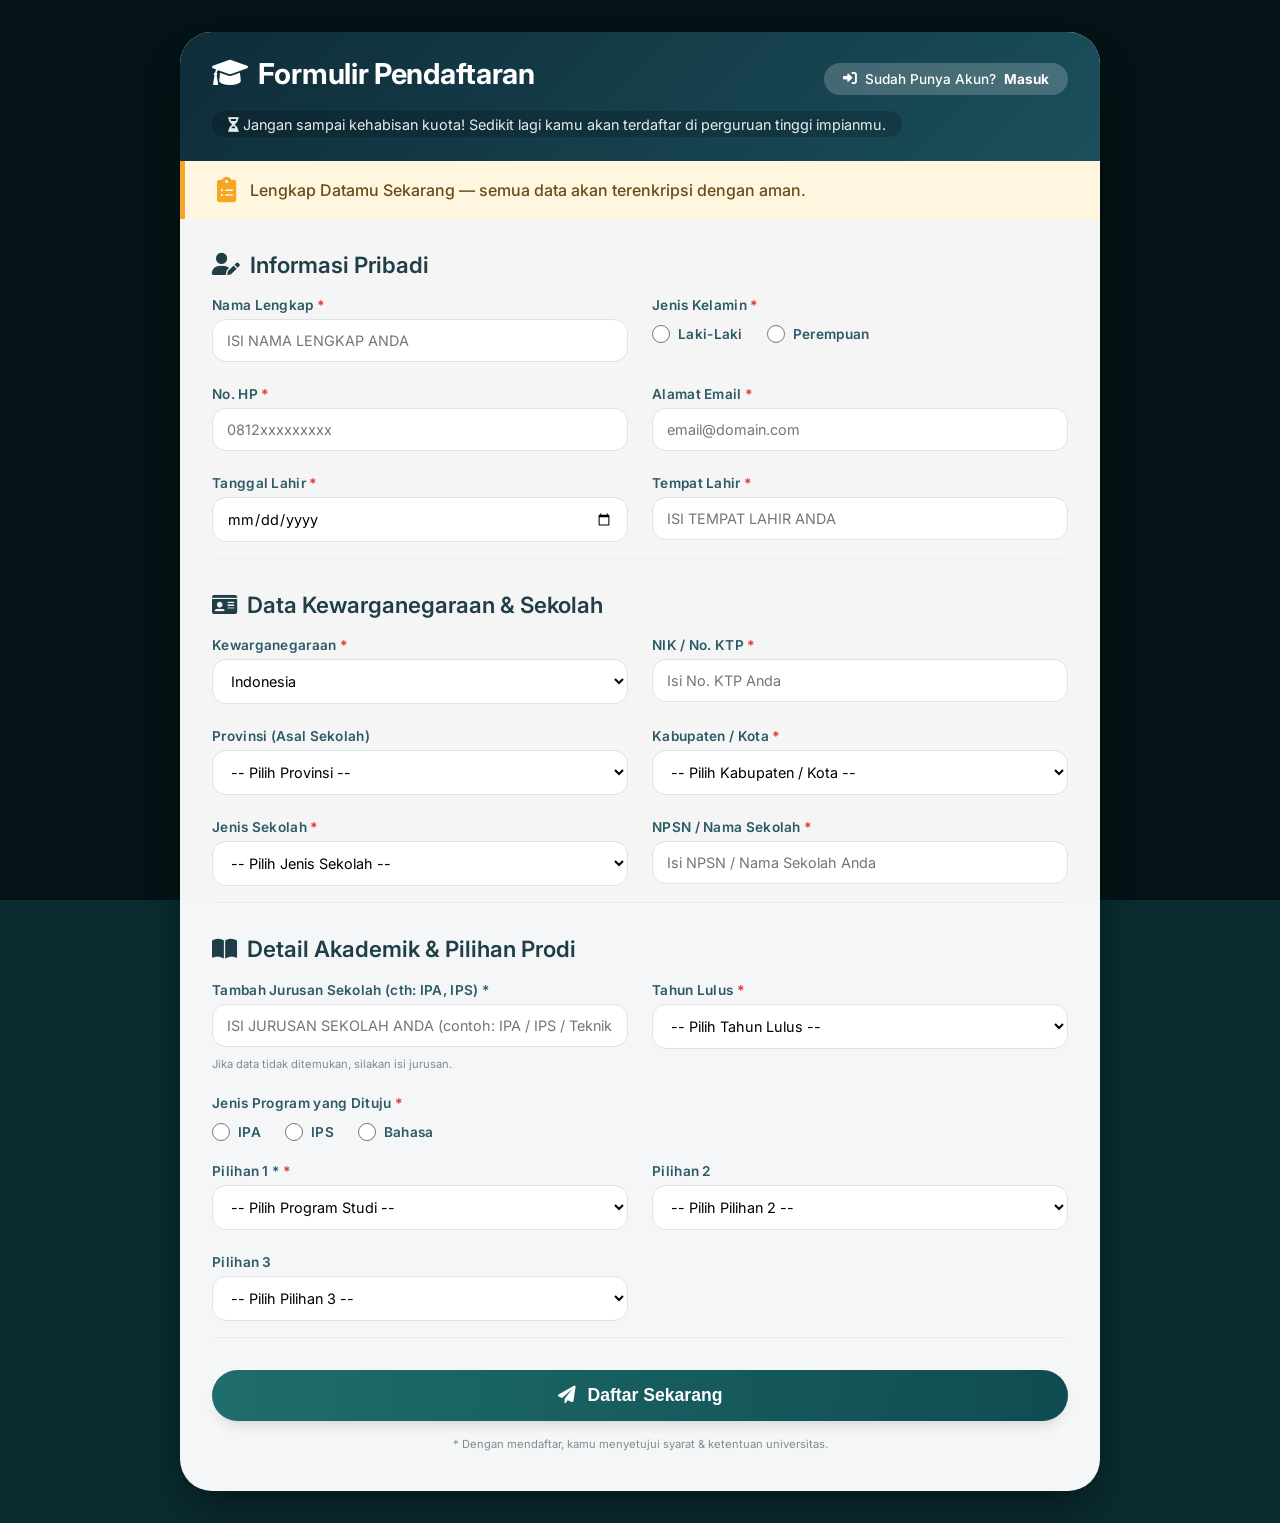
==== Index.html @ 1d1940f0 "Create Index.html" ====
<!DOCTYPE html>
<html lang="id">
<head>
    <meta charset="UTF-8">
    <meta name="viewport" content="width=device-width, initial-scale=1.0, user-scalable=yes">
    <title>Pendaftaran Mahasiswa Baru | Universitas Impian</title>
    <!-- Font Awesome 6 (free icons) -->
    <link rel="stylesheet" href="https://cdnjs.cloudflare.com/ajax/libs/font-awesome/6.0.0-beta3/css/all.min.css">
    <!-- Google Fonts: Poppins & Open Sans -->
    <link href="https://fonts.googleapis.com/css2?family=Inter:opsz,wght@14..32,300;14..32,400;14..32,500;14..32,600;14..32,700&display=swap" rel="stylesheet">
    <style>
        * {
            margin: 0;
            padding: 0;
            box-sizing: border-box;
        }

        body {
            font-family: 'Inter', sans-serif;
            background: #0a2b2f;  /* fallback solid color */
            min-height: 100vh;
            display: flex;
            align-items: center;
            justify-content: center;
            padding: 2rem 1rem;
            position: relative;
        }

        /* BACKGROUND IMAGE (bisa diganti foto apapun) */
        body::before {
            content: "";
            position: fixed;
            top: 0;
            left: 0;
            width: 100%;
            height: 100%;
            background-image: url('https://images.pexels.com/photos/267885/pexels-photo-267885.jpeg?auto=compress&cs=tinysrgb&w=1600');
            background-size: cover;
            background-position: center;
            background-repeat: no-repeat;
            filter: brightness(0.75) blur(1px);
            z-index: -2;
        }

        /* overlay gelap biar form kontras */
        body::after {
            content: "";
            position: fixed;
            top: 0;
            left: 0;
            width: 100%;
            height: 100%;
            background: rgba(0, 0, 0, 0.55);
            z-index: -1;
        }

        /* container form utama */
        .form-container {
            max-width: 920px;
            width: 100%;
            margin: 0 auto;
            background: rgba(255, 255, 255, 0.96);
            backdrop-filter: blur(0px);
            border-radius: 2rem;
            box-shadow: 0 25px 45px -12px rgba(0, 0, 0, 0.4), 0 8px 18px rgba(0, 0, 0, 0.1);
            overflow: hidden;
            transition: all 0.2s ease;
        }

        /* header card */
        .card-header {
            background: linear-gradient(135deg, #0f2c39 0%, #1b4f5c 100%);
            padding: 1.5rem 2rem;
            color: white;
        }

        .header-title {
            display: flex;
            justify-content: space-between;
            align-items: baseline;
            flex-wrap: wrap;
            gap: 1rem;
        }

        .header-title h1 {
            font-weight: 700;
            font-size: 1.8rem;
            letter-spacing: -0.3px;
            display: flex;
            align-items: center;
            gap: 10px;
        }

        .login-link {
            background: rgba(255,255,255,0.2);
            padding: 0.5rem 1.2rem;
            border-radius: 40px;
            font-size: 0.85rem;
            font-weight: 500;
            transition: 0.2s;
            cursor: pointer;
            color: white;
            text-decoration: none;
            display: inline-flex;
            align-items: center;
            gap: 8px;
        }

        .login-link:hover {
            background: rgba(255,255,255,0.35);
            transform: scale(1.02);
        }

        .subhead {
            margin-top: 1rem;
            font-size: 0.9rem;
            opacity: 0.9;
            background: rgba(0,0,0,0.2);
            display: inline-block;
            padding: 0.3rem 1rem;
            border-radius: 60px;
        }

        /* progress tip */
        .info-banner {
            background: #fff6e0;
            border-left: 5px solid #f5a623;
            padding: 1rem 2rem;
            display: flex;
            align-items: center;
            gap: 14px;
            flex-wrap: wrap;
            font-weight: 500;
            color: #6b4c1a;
        }

        .info-banner i {
            font-size: 1.6rem;
            color: #f5a623;
        }

        /* form styling */
        form {
            padding: 2rem 2rem 2.5rem;
        }

        .form-section {
            margin-bottom: 2rem;
            border-bottom: 1px solid #e9edf2;
            padding-bottom: 1rem;
        }

        .form-section h3 {
            font-size: 1.4rem;
            font-weight: 600;
            margin-bottom: 1.2rem;
            color: #1f3e48;
            display: flex;
            align-items: center;
            gap: 10px;
        }

        .form-grid {
            display: grid;
            grid-template-columns: repeat(auto-fit, minmax(280px, 1fr));
            gap: 1.5rem;
        }

        .input-group {
            display: flex;
            flex-direction: column;
            gap: 6px;
        }

        .input-group label {
            font-weight: 600;
            font-size: 0.85rem;
            color: #2c5a66;
            letter-spacing: 0.3px;
        }

        .required:after {
            content: " *";
            color: #e03a3a;
            font-weight: bold;
        }

        input, select, textarea {
            padding: 12px 14px;
            border-radius: 14px;
            border: 1.5px solid #dce3e9;
            background: #fff;
            font-family: 'Inter', sans-serif;
            font-size: 0.9rem;
            transition: all 0.2s;
            outline: none;
        }

        input:focus, select:focus {
            border-color: #1f8a7c;
            box-shadow: 0 0 0 3px rgba(31,138,124,0.2);
        }

        .radio-group {
            display: flex;
            gap: 24px;
            align-items: center;
            padding: 6px 0;
        }

        .radio-group div {
            display: flex;
            align-items: center;
            gap: 8px;
        }

        .radio-group input {
            width: 18px;
            height: 18px;
            margin: 0;
        }

        small.hint {
            font-size: 0.7rem;
            color: #7c8b97;
            margin-top: 4px;
        }

        .btn-submit {
            background: linear-gradient(95deg, #1f6e6b, #0f4c52);
            border: none;
            width: 100%;
            padding: 15px;
            font-size: 1.1rem;
            font-weight: 700;
            color: white;
            border-radius: 40px;
            cursor: pointer;
            transition: 0.2s;
            margin-top: 1rem;
            display: flex;
            justify-content: center;
            align-items: center;
            gap: 12px;
            box-shadow: 0 8px 16px -8px rgba(0,0,0,0.2);
        }

        .btn-submit:hover {
            background: linear-gradient(95deg, #18807b, #0a3f44);
            transform: translateY(-2px);
        }

        /* responsif */
        @media (max-width: 680px) {
            form {
                padding: 1.5rem;
            }
            .card-header {
                padding: 1rem 1.5rem;
            }
            .header-title h1 {
                font-size: 1.4rem;
            }
        }

        /* notifikasi simpel */
        .toast-msg {
            position: fixed;
            bottom: 25px;
            left: 50%;
            transform: translateX(-50%);
            background: #1e2a32e6;
            backdrop-filter: blur(8px);
            color: white;
            padding: 12px 28px;
            border-radius: 60px;
            font-weight: 500;
            z-index: 999;
            box-shadow: 0 4px 12px rgba(0,0,0,0.3);
            transition: 0.2s;
            font-size: 0.9rem;
            pointer-events: none;
        }
    </style>
</head>
<body>

<div class="form-container">
    <div class="card-header">
        <div class="header-title">
            <h1><i class="fas fa-graduation-cap"></i> Formulir Pendaftaran</h1>
            <div class="login-link" id="loginBtn">
                <i class="fas fa-sign-in-alt"></i> Sudah Punya Akun? <strong>Masuk</strong>
            </div>
        </div>
        <div class="subhead">
            <i class="fas fa-hourglass-half"></i> Jangan sampai kehabisan kuota! Sedikit lagi kamu akan terdaftar di perguruan tinggi impianmu.
        </div>
    </div>

    <div class="info-banner">
        <i class="fas fa-clipboard-list"></i> 
        <span>Lengkap Datamu Sekarang — semua data akan terenkripsi dengan aman.</span>
    </div>

    <form id="registrationForm">
        <!-- INFORMASI PRIBADI -->
        <div class="form-section">
            <h3><i class="fas fa-user-edit"></i> Informasi Pribadi</h3>
            <div class="form-grid">
                <div class="input-group">
                    <label class="required">Nama Lengkap</label>
                    <input type="text" id="namaLengkap" placeholder="ISI NAMA LENGKAP ANDA" autocomplete="off">
                </div>
                <div class="input-group">
                    <label class="required">Jenis Kelamin</label>
                    <div class="radio-group">
                        <div><input type="radio" name="gender" value="Laki-Laki" id="male"> <label for="male">Laki-Laki</label></div>
                        <div><input type="radio" name="gender" value="Perempuan" id="female"> <label for="female">Perempuan</label></div>
                    </div>
                </div>
                <div class="input-group">
                    <label class="required">No. HP</label>
                    <input type="tel" id="noHp" placeholder="0812xxxxxxxxx">
                </div>
                <div class="input-group">
                    <label class="required">Alamat Email</label>
                    <input type="email" id="email" placeholder="email@domain.com">
                </div>
                <div class="input-group">
                    <label class="required">Tanggal Lahir</label>
                    <input type="date" id="tglLahir" placeholder="dd-mm-yyyy">
                </div>
                <div class="input-group">
                    <label class="required">Tempat Lahir</label>
                    <input type="text" id="tempatLahir" placeholder="ISI TEMPAT LAHIR ANDA">
                </div>
            </div>
        </div>

        <!-- DATA KEWARGANEGARAAN & ASAL SEKOLAH (sesuai foto) -->
        <div class="form-section">
            <h3><i class="fas fa-id-card"></i> Data Kewarganegaraan & Sekolah</h3>
            <div class="form-grid">
                <div class="input-group">
                    <label class="required">Kewarganegaraan</label>
                    <select id="kewarganegaraan">
                        <option value="Indonesia">Indonesia</option>
                        <option value="Malaysia">Malaysia</option>
                        <option value="Singapura">Singapura</option>
                        <option value="Lainnya">Lainnya</option>
                    </select>
                </div>
                <div class="input-group">
                    <label class="required">NIK / No. KTP</label>
                    <input type="text" id="nik" placeholder="Isi No. KTP Anda">
                </div>
                <div class="input-group">
                    <label>Provinsi (Asal Sekolah)</label>
                    <select id="provinsi">
                        <option value="" disabled selected>-- Pilih Provinsi --</option>
                        <option>DKI Jakarta</option><option>Jawa Barat</option><option>Jawa Tengah</option><option>Jawa Timur</option>
                        <option>Banten</option><option>Sumatera Utara</option><option>Bali</option><option>Lainnya</option>
                    </select>
                </div>
                <div class="input-group">
                    <label class="required">Kabupaten / Kota</label>
                    <select id="kabupatenKota">
                        <option value="" disabled selected>-- Pilih Kabupaten / Kota --</option>
                        <option>Jakarta Pusat</option><option>Bandung</option><option>Surabaya</option><option>Semarang</option>
                        <option>Tangerang Selatan</option><option>Medan</option><option>Denpasar</option>
                    </select>
                </div>
                <div class="input-group">
                    <label class="required">Jenis Sekolah</label>
                    <select id="jenisSekolah">
                        <option value="" disabled selected>-- Pilih Jenis Sekolah --</option>
                        <option>SMA Negeri</option><option>SMA Swasta</option><option>SMK Negeri</option><option>SMK Swasta</option>
                        <option>MA Negeri</option><option>MA Swasta</option>
                    </select>
                </div>
                <div class="input-group">
                    <label class="required">NPSN / Nama Sekolah</label>
                    <input type="text" id="npsnSekolah" placeholder="Isi NPSN / Nama Sekolah Anda">
                </div>
            </div>
        </div>

        <!-- JURUSAN & TAHUN LULUS, PILIHAN PRODI (Foto ketiga) -->
        <div class="form-section">
            <h3><i class="fas fa-book-open"></i> Detail Akademik & Pilihan Prodi</h3>
            <div class="form-grid">
                <div class="input-group">
                    <label>Tambah Jurusan Sekolah (cth: IPA, IPS) *</label>
                    <input type="text" id="jurusanSekolah" placeholder="ISI JURUSAN SEKOLAH ANDA (contoh: IPA / IPS / Teknik)">
                    <small class="hint">Jika data tidak ditemukan, silakan isi jurusan.</small>
                </div>
                <div class="input-group">
                    <label class="required">Tahun Lulus</label>
                    <select id="tahunLulus">
                        <option value="" disabled selected>-- Pilih Tahun Lulus --</option>
                        <option>2022</option><option>2023</option><option>2024</option><option>2025</option><option>2026</option>
                    </select>
                </div>
            </div>
            
            <div style="margin-top: 1.5rem;">
                <div class="input-group" style="margin-bottom: 1rem;">
                    <label class="required">Jenis Program yang Dituju</label>
                    <div class="radio-group">
                        <div><input type="radio" name="jenisProgram" value="IPA" id="ipaProg"> <label for="ipaProg">IPA</label></div>
                        <div><input type="radio" name="jenisProgram" value="IPS" id="ipsProg"> <label for="ipsProg">IPS</label></div>
                        <div><input type="radio" name="jenisProgram" value="Bahasa" id="bahasaProg"> <label for="bahasaProg">Bahasa</label></div>
                    </div>
                </div>
                <div class="form-grid">
                    <div class="input-group">
                        <label class="required">Pilihan 1 *</label>
                        <select id="pilihan1">
                            <option value="" disabled selected>-- Pilih Program Studi --</option>
                            <option>D3 - Agroindustri</option>
                            <option>S1 - Teknik Informatika</option>
                            <option>S1 - Manajemen</option>
                            <option>D4 - Akuntansi</option>
                            <option>S1 - Hukum</option>
                        </select>
                    </div>
                    <div class="input-group">
                        <label>Pilihan 2</label>
                        <select id="pilihan2">
                            <option>-- Pilih Pilihan 2 --</option>
                            <option>S1 - Ilmu Komunikasi</option>
                            <option>D3 - Perhotelan</option>
                            <option>S1 - Psikologi</option>
                            <option>S1 - Desain Grafis</option>
                        </select>
                    </div>
                    <div class="input-group">
                        <label>Pilihan 3</label>
                        <select id="pilihan3">
                            <option>-- Pilih Pilihan 3 --</option>
                            <option>S1 - Pendidikan Guru</option>
                            <option>D3 - Teknik Mesin</option>
                            <option>S1 - Hubungan Internasional</option>
                        </select>
                    </div>
                </div>
            </div>
        </div>

        <button type="submit" class="btn-submit"><i class="fas fa-paper-plane"></i> Daftar Sekarang</button>
        <p style="font-size: 0.7rem; text-align: center; margin-top: 1rem; color: #7f8c8d;">* Dengan mendaftar, kamu menyetujui syarat & ketentuan universitas.</p>
    </form>
</div>

<div id="toastMsg" class="toast-msg" style="display: none;"></div>

<script>
    (function() {
        // elemen form
        const form = document.getElementById('registrationForm');
        const toast = document.getElementById('toastMsg');

        function showMessage(text, isError = false) {
            toast.style.display = 'block';
            toast.textContent = text;
            toast.style.backgroundColor = isError ? '#b91c2ce6' : '#1f6e6be6';
            setTimeout(() => {
                toast.style.display = 'none';
            }, 3000);
        }

        // validasi form lengkap sesuai foto (field required)
        function validateForm() {
            // Informasi pribadi
            const nama = document.getElementById('namaLengkap').value.trim();
            if (!nama) { showMessage('❌ Nama lengkap wajib diisi', true); return false; }
            
            const genderRadios = document.querySelectorAll('input[name="gender"]');
            let genderSelected = false;
            for(let r of genderRadios) if(r.checked) { genderSelected = true; break; }
            if (!genderSelected) { showMessage('❌ Pilih jenis kelamin (Laki-laki / Perempuan)', true); return false; }
            
            const noHp = document.getElementById('noHp').value.trim();
            if (!noHp) { showMessage('❌ No. HP tidak boleh kosong', true); return false; }
            const email = document.getElementById('email').value.trim();
            if (!email || !email.includes('@')) { showMessage('❌ Masukkan email yang valid', true); return false; }
            
            const tglLahir = document.getElementById('tglLahir').value;
            if (!tglLahir) { showMessage('❌ Tanggal lahir harus diisi', true); return false; }
            const tempatLahir = document.getElementById('tempatLahir').value.trim();
            if (!tempatLahir) { showMessage('❌ Tempat lahir wajib diisi', true); return false; }
            
            // kewarganegaraan (select)
            const kwn = document.getElementById('kewarganegaraan').value;
            if (!kwn) { showMessage('❌ Pilih kewarganegaraan', true); return false; }
            
            const nik = document.getElementById('nik').value.trim();
            if (!nik) { showMessage('❌ NIK / No. KTP harus diisi', true); return false; }
            
            // asal sekolah: kabupaten kota required, jenis sekolah required, npsn required
            const kabKota = document.getElementById('kabupatenKota').value;
            if (!kabKota || kabKota === '-- Pilih Kabupaten / Kota --') { showMessage('❌ Pilih Kabupaten / Kota terlebih dahulu', true); return false; }
            const jenisSk = document.getElementById('jenisSekolah').value;
            if (!jenisSk || jenisSk === '-- Pilih Jenis Sekolah --') { showMessage('❌ Pilih Jenis Sekolah', true); return false; }
            const npsn = document.getElementById('npsnSekolah').value.trim();
            if (!npsn) { showMessage('❌ Isi NPSN / Nama Sekolah Anda', true); return false; }
            
            // Tahun lulus (required)
            const thnLulus = document.getElementById('tahunLulus').value;
            if (!thnLulus || thnLulus === '-- Pilih Tahun Lulus --') { showMessage('❌ Pilih tahun lulus', true); return false; }
            
            // Jenis program yang dituju (radio)
            let programSelected = false;
            const progRadios = document.querySelectorAll('input[name="jenisProgram"]');
            for(let p of progRadios) if(p.checked) { programSelected = true; break; }
            if (!programSelected) { showMessage('❌ Pilih Jenis Program yang dituju (IPA/IPS/Bahasa)', true); return false; }
            
            // Pilihan 1 (required)
            const pilihan1 = document.getElementById('pilihan1').value;
            if (!pilihan1 || pilihan1 === '-- Pilih Program Studi --') { showMessage('❌ Pilihan Program Studi 1 wajib dipilih', true); return false; }
            
            return true;
        }

        // event submit
        form.addEventListener('submit', (e) => {
            e.preventDefault();
            if(validateForm()) {
                // kumpulkan data untuk preview (simulasi sukses)
                const nama = document.getElementById('namaLengkap').value;
                const gender = document.querySelector('input[name="gender"]:checked')?.value;
                const email = document.getElementById('email').value;
                const prodi1 = document.getElementById('pilihan1').value;
                showMessage(`🎉 Pendaftaran berhasil! Selamat ${nama} (${gender}) telah terdaftar di ${prodi1}. Silakan cek email ${email} untuk langkah selanjutnya.`, false);
                // optional: reset? tidak direset agar user bisa lihat data, tapi bisa juga dibiarkan
                // sesuai kebutuhan, kita hanya tampilkan sukses.
                // jika ingin mengosongkan, uncomment baris berikut:
                // form.reset(); 
                // tapi akan kehilangan data, lebih baik tidak reset biar transparan.
                // kita scroll ke atas
                window.scrollTo({ top: 0, behavior: 'smooth' });
            }
        });

        // Tombol masuk hanya memberikan notifikasi simulasi (sesuai flow foto)
        const loginBtn = document.getElementById('loginBtn');
        loginBtn.addEventListener('click', () => {
            showMessage('🔐 Halaman masuk: Silakan login dengan akun yang sudah terdaftar (simulasi)', false);
        });

        // efek dinamis: provinsi -> kabkot tidak perlu relasi rumit, cukup placeholder.
        // Tambahan: jika user memilih provinsi, bisa warning tapi tidak wajib untuk validasi? validasi kita hanya Kab/Kota saja.
        // sesuai foto provinsi tidak bintang merah, tapi kabupaten/kota bintang merah.
        // optional tambahan label required untuk kabupaten sudah ada.
        
        // Optional: mempercantik placeholder untuk tanggal lahir
        const tglInput = document.getElementById('tglLahir');
        if(tglInput) {
            tglInput.setAttribute('placeholder', 'dd-mm-yyyy');
        }
        
        // untuk menampilkan contoh background bisa diubah via url, siap pakai.
        // Agar background foto bisa diganti, kita sudah menyematkan di body::before, user bisa mengganti url gambar.
        console.log('Form siap digunakan, background foto bisa diganti via CSS.');
    })();
</script>
</body>
</html>
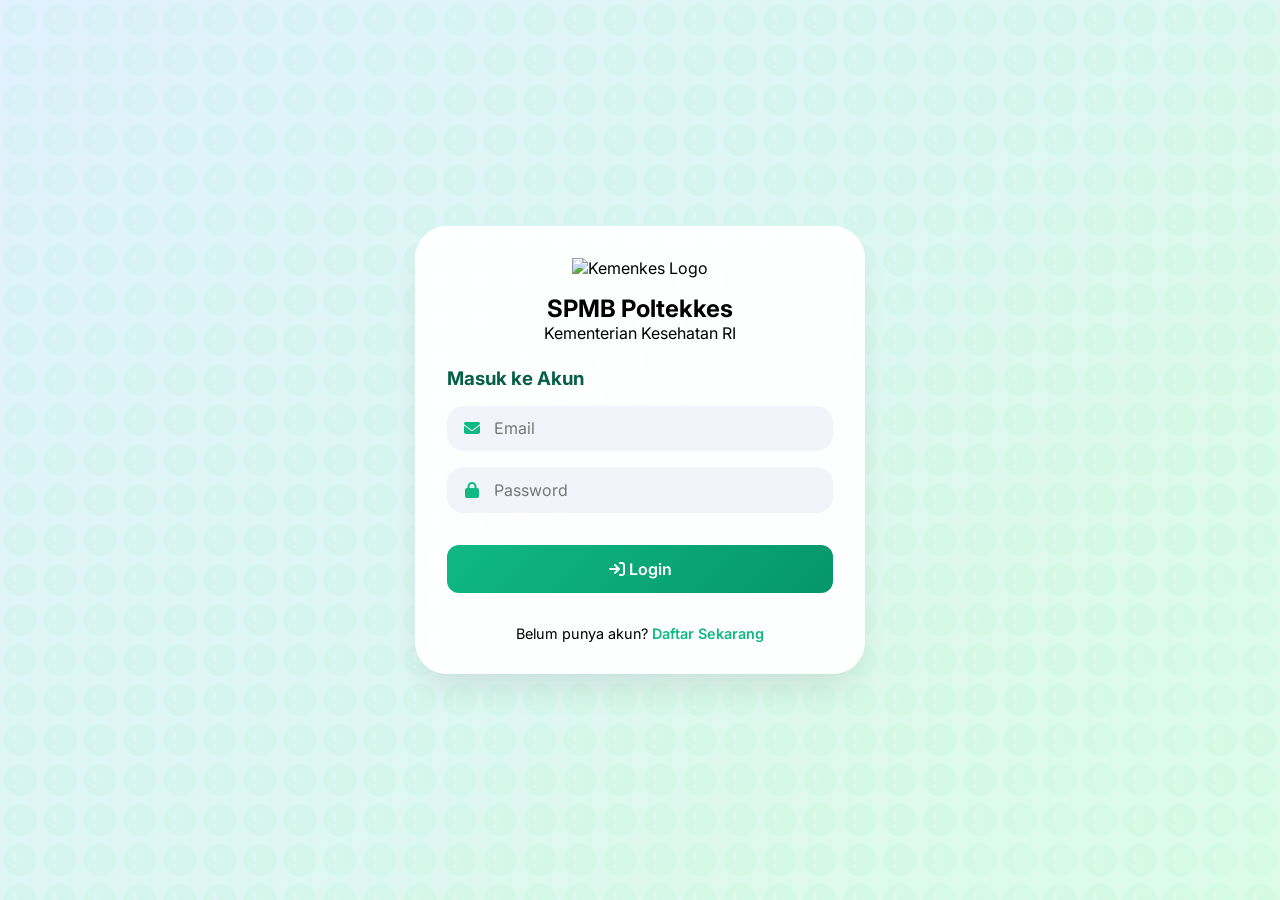
==== commit a1ac8ed0: "Update Index.html" ====
--- a/Index.html
+++ b/Index.html
@@ -3,567 +3,36 @@
 <head>
     <meta charset="UTF-8">
     <meta name="viewport" content="width=device-width, initial-scale=1.0, user-scalable=yes">
-    <title>Pendaftaran Mahasiswa Baru | Universitas Impian</title>
-    <!-- Font Awesome 6 (free icons) -->
-    <link rel="stylesheet" href="https://cdnjs.cloudflare.com/ajax/libs/font-awesome/6.0.0-beta3/css/all.min.css">
-    <!-- Google Fonts: Poppins & Open Sans -->
+    <title>SPMB Poltekkes - Login</title>
+    <link rel="stylesheet" href="style.css">
     <link href="https://fonts.googleapis.com/css2?family=Inter:opsz,wght@14..32,300;14..32,400;14..32,500;14..32,600;14..32,700&display=swap" rel="stylesheet">
-    <style>
-        * {
-            margin: 0;
-            padding: 0;
-            box-sizing: border-box;
-        }
-
-        body {
-            font-family: 'Inter', sans-serif;
-            background: #0a2b2f;  /* fallback solid color */
-            min-height: 100vh;
-            display: flex;
-            align-items: center;
-            justify-content: center;
-            padding: 2rem 1rem;
-            position: relative;
-        }
-
-        /* BACKGROUND IMAGE (bisa diganti foto apapun) */
-        body::before {
-            content: "";
-            position: fixed;
-            top: 0;
-            left: 0;
-            width: 100%;
-            height: 100%;
-            background-image: url('https://images.pexels.com/photos/267885/pexels-photo-267885.jpeg?auto=compress&cs=tinysrgb&w=1600');
-            background-size: cover;
-            background-position: center;
-            background-repeat: no-repeat;
-            filter: brightness(0.75) blur(1px);
-            z-index: -2;
-        }
-
-        /* overlay gelap biar form kontras */
-        body::after {
-            content: "";
-            position: fixed;
-            top: 0;
-            left: 0;
-            width: 100%;
-            height: 100%;
-            background: rgba(0, 0, 0, 0.55);
-            z-index: -1;
-        }
-
-        /* container form utama */
-        .form-container {
-            max-width: 920px;
-            width: 100%;
-            margin: 0 auto;
-            background: rgba(255, 255, 255, 0.96);
-            backdrop-filter: blur(0px);
-            border-radius: 2rem;
-            box-shadow: 0 25px 45px -12px rgba(0, 0, 0, 0.4), 0 8px 18px rgba(0, 0, 0, 0.1);
-            overflow: hidden;
-            transition: all 0.2s ease;
-        }
-
-        /* header card */
-        .card-header {
-            background: linear-gradient(135deg, #0f2c39 0%, #1b4f5c 100%);
-            padding: 1.5rem 2rem;
-            color: white;
-        }
-
-        .header-title {
-            display: flex;
-            justify-content: space-between;
-            align-items: baseline;
-            flex-wrap: wrap;
-            gap: 1rem;
-        }
-
-        .header-title h1 {
-            font-weight: 700;
-            font-size: 1.8rem;
-            letter-spacing: -0.3px;
-            display: flex;
-            align-items: center;
-            gap: 10px;
-        }
-
-        .login-link {
-            background: rgba(255,255,255,0.2);
-            padding: 0.5rem 1.2rem;
-            border-radius: 40px;
-            font-size: 0.85rem;
-            font-weight: 500;
-            transition: 0.2s;
-            cursor: pointer;
-            color: white;
-            text-decoration: none;
-            display: inline-flex;
-            align-items: center;
-            gap: 8px;
-        }
-
-        .login-link:hover {
-            background: rgba(255,255,255,0.35);
-            transform: scale(1.02);
-        }
-
-        .subhead {
-            margin-top: 1rem;
-            font-size: 0.9rem;
-            opacity: 0.9;
-            background: rgba(0,0,0,0.2);
-            display: inline-block;
-            padding: 0.3rem 1rem;
-            border-radius: 60px;
-        }
-
-        /* progress tip */
-        .info-banner {
-            background: #fff6e0;
-            border-left: 5px solid #f5a623;
-            padding: 1rem 2rem;
-            display: flex;
-            align-items: center;
-            gap: 14px;
-            flex-wrap: wrap;
-            font-weight: 500;
-            color: #6b4c1a;
-        }
-
-        .info-banner i {
-            font-size: 1.6rem;
-            color: #f5a623;
-        }
-
-        /* form styling */
-        form {
-            padding: 2rem 2rem 2.5rem;
-        }
-
-        .form-section {
-            margin-bottom: 2rem;
-            border-bottom: 1px solid #e9edf2;
-            padding-bottom: 1rem;
-        }
-
-        .form-section h3 {
-            font-size: 1.4rem;
-            font-weight: 600;
-            margin-bottom: 1.2rem;
-            color: #1f3e48;
-            display: flex;
-            align-items: center;
-            gap: 10px;
-        }
-
-        .form-grid {
-            display: grid;
-            grid-template-columns: repeat(auto-fit, minmax(280px, 1fr));
-            gap: 1.5rem;
-        }
-
-        .input-group {
-            display: flex;
-            flex-direction: column;
-            gap: 6px;
-        }
-
-        .input-group label {
-            font-weight: 600;
-            font-size: 0.85rem;
-            color: #2c5a66;
-            letter-spacing: 0.3px;
-        }
-
-        .required:after {
-            content: " *";
-            color: #e03a3a;
-            font-weight: bold;
-        }
-
-        input, select, textarea {
-            padding: 12px 14px;
-            border-radius: 14px;
-            border: 1.5px solid #dce3e9;
-            background: #fff;
-            font-family: 'Inter', sans-serif;
-            font-size: 0.9rem;
-            transition: all 0.2s;
-            outline: none;
-        }
-
-        input:focus, select:focus {
-            border-color: #1f8a7c;
-            box-shadow: 0 0 0 3px rgba(31,138,124,0.2);
-        }
-
-        .radio-group {
-            display: flex;
-            gap: 24px;
-            align-items: center;
-            padding: 6px 0;
-        }
-
-        .radio-group div {
-            display: flex;
-            align-items: center;
-            gap: 8px;
-        }
-
-        .radio-group input {
-            width: 18px;
-            height: 18px;
-            margin: 0;
-        }
-
-        small.hint {
-            font-size: 0.7rem;
-            color: #7c8b97;
-            margin-top: 4px;
-        }
-
-        .btn-submit {
-            background: linear-gradient(95deg, #1f6e6b, #0f4c52);
-            border: none;
-            width: 100%;
-            padding: 15px;
-            font-size: 1.1rem;
-            font-weight: 700;
-            color: white;
-            border-radius: 40px;
-            cursor: pointer;
-            transition: 0.2s;
-            margin-top: 1rem;
-            display: flex;
-            justify-content: center;
-            align-items: center;
-            gap: 12px;
-            box-shadow: 0 8px 16px -8px rgba(0,0,0,0.2);
-        }
-
-        .btn-submit:hover {
-            background: linear-gradient(95deg, #18807b, #0a3f44);
-            transform: translateY(-2px);
-        }
-
-        /* responsif */
-        @media (max-width: 680px) {
-            form {
-                padding: 1.5rem;
-            }
-            .card-header {
-                padding: 1rem 1.5rem;
-            }
-            .header-title h1 {
-                font-size: 1.4rem;
-            }
-        }
-
-        /* notifikasi simpel */
-        .toast-msg {
-            position: fixed;
-            bottom: 25px;
-            left: 50%;
-            transform: translateX(-50%);
-            background: #1e2a32e6;
-            backdrop-filter: blur(8px);
-            color: white;
-            padding: 12px 28px;
-            border-radius: 60px;
-            font-weight: 500;
-            z-index: 999;
-            box-shadow: 0 4px 12px rgba(0,0,0,0.3);
-            transition: 0.2s;
-            font-size: 0.9rem;
-            pointer-events: none;
-        }
-    </style>
+    <link rel="stylesheet" href="https://cdnjs.cloudflare.com/ajax/libs/font-awesome/6.5.1/css/all.min.css">
 </head>
-<body>
-
-<div class="form-container">
-    <div class="card-header">
-        <div class="header-title">
-            <h1><i class="fas fa-graduation-cap"></i> Formulir Pendaftaran</h1>
-            <div class="login-link" id="loginBtn">
-                <i class="fas fa-sign-in-alt"></i> Sudah Punya Akun? <strong>Masuk</strong>
+<body class="login-page">
+    <div class="bg-health-pattern"></div>
+    <div class="container fade-in">
+        <div class="card glass-card">
+            <div class="logo-area">
+                <img src="https://upload.wikimedia.org/wikipedia/commons/thumb/5/5c/Logo_Kementerian_Kesehatan_RI_2020.svg/120px-Logo_Kementerian_Kesehatan_RI_2020.svg.png" alt="Kemenkes Logo" class="kemenkes-logo">
+                <h2>SPMB Poltekkes</h2>
+                <p>Kementerian Kesehatan RI</p>
             </div>
-        </div>
-        <div class="subhead">
-            <i class="fas fa-hourglass-half"></i> Jangan sampai kehabisan kuota! Sedikit lagi kamu akan terdaftar di perguruan tinggi impianmu.
+            <h3>Masuk ke Akun</h3>
+            <form id="loginForm">
+                <div class="input-group">
+                    <i class="fas fa-envelope"></i>
+                    <input type="email" id="loginEmail" placeholder="Email" required>
+                </div>
+                <div class="input-group">
+                    <i class="fas fa-lock"></i>
+                    <input type="password" id="loginPassword" placeholder="Password" required>
+                </div>
+                <button type="submit" class="btn-primary"><i class="fas fa-arrow-right-to-bracket"></i> Login</button>
+            </form>
+            <p class="toggle-link">Belum punya akun? <a href="#" id="goToRegister">Daftar Sekarang</a></p>
         </div>
     </div>
-
-    <div class="info-banner">
-        <i class="fas fa-clipboard-list"></i> 
-        <span>Lengkap Datamu Sekarang — semua data akan terenkripsi dengan aman.</span>
-    </div>
-
-    <form id="registrationForm">
-        <!-- INFORMASI PRIBADI -->
-        <div class="form-section">
-            <h3><i class="fas fa-user-edit"></i> Informasi Pribadi</h3>
-            <div class="form-grid">
-                <div class="input-group">
-                    <label class="required">Nama Lengkap</label>
-                    <input type="text" id="namaLengkap" placeholder="ISI NAMA LENGKAP ANDA" autocomplete="off">
-                </div>
-                <div class="input-group">
-                    <label class="required">Jenis Kelamin</label>
-                    <div class="radio-group">
-                        <div><input type="radio" name="gender" value="Laki-Laki" id="male"> <label for="male">Laki-Laki</label></div>
-                        <div><input type="radio" name="gender" value="Perempuan" id="female"> <label for="female">Perempuan</label></div>
-                    </div>
-                </div>
-                <div class="input-group">
-                    <label class="required">No. HP</label>
-                    <input type="tel" id="noHp" placeholder="0812xxxxxxxxx">
-                </div>
-                <div class="input-group">
-                    <label class="required">Alamat Email</label>
-                    <input type="email" id="email" placeholder="email@domain.com">
-                </div>
-                <div class="input-group">
-                    <label class="required">Tanggal Lahir</label>
-                    <input type="date" id="tglLahir" placeholder="dd-mm-yyyy">
-                </div>
-                <div class="input-group">
-                    <label class="required">Tempat Lahir</label>
-                    <input type="text" id="tempatLahir" placeholder="ISI TEMPAT LAHIR ANDA">
-                </div>
-            </div>
-        </div>
-
-        <!-- DATA KEWARGANEGARAAN & ASAL SEKOLAH (sesuai foto) -->
-        <div class="form-section">
-            <h3><i class="fas fa-id-card"></i> Data Kewarganegaraan & Sekolah</h3>
-            <div class="form-grid">
-                <div class="input-group">
-                    <label class="required">Kewarganegaraan</label>
-                    <select id="kewarganegaraan">
-                        <option value="Indonesia">Indonesia</option>
-                        <option value="Malaysia">Malaysia</option>
-                        <option value="Singapura">Singapura</option>
-                        <option value="Lainnya">Lainnya</option>
-                    </select>
-                </div>
-                <div class="input-group">
-                    <label class="required">NIK / No. KTP</label>
-                    <input type="text" id="nik" placeholder="Isi No. KTP Anda">
-                </div>
-                <div class="input-group">
-                    <label>Provinsi (Asal Sekolah)</label>
-                    <select id="provinsi">
-                        <option value="" disabled selected>-- Pilih Provinsi --</option>
-                        <option>DKI Jakarta</option><option>Jawa Barat</option><option>Jawa Tengah</option><option>Jawa Timur</option>
-                        <option>Banten</option><option>Sumatera Utara</option><option>Bali</option><option>Lainnya</option>
-                    </select>
-                </div>
-                <div class="input-group">
-                    <label class="required">Kabupaten / Kota</label>
-                    <select id="kabupatenKota">
-                        <option value="" disabled selected>-- Pilih Kabupaten / Kota --</option>
-                        <option>Jakarta Pusat</option><option>Bandung</option><option>Surabaya</option><option>Semarang</option>
-                        <option>Tangerang Selatan</option><option>Medan</option><option>Denpasar</option>
-                    </select>
-                </div>
-                <div class="input-group">
-                    <label class="required">Jenis Sekolah</label>
-                    <select id="jenisSekolah">
-                        <option value="" disabled selected>-- Pilih Jenis Sekolah --</option>
-                        <option>SMA Negeri</option><option>SMA Swasta</option><option>SMK Negeri</option><option>SMK Swasta</option>
-                        <option>MA Negeri</option><option>MA Swasta</option>
-                    </select>
-                </div>
-                <div class="input-group">
-                    <label class="required">NPSN / Nama Sekolah</label>
-                    <input type="text" id="npsnSekolah" placeholder="Isi NPSN / Nama Sekolah Anda">
-                </div>
-            </div>
-        </div>
-
-        <!-- JURUSAN & TAHUN LULUS, PILIHAN PRODI (Foto ketiga) -->
-        <div class="form-section">
-            <h3><i class="fas fa-book-open"></i> Detail Akademik & Pilihan Prodi</h3>
-            <div class="form-grid">
-                <div class="input-group">
-                    <label>Tambah Jurusan Sekolah (cth: IPA, IPS) *</label>
-                    <input type="text" id="jurusanSekolah" placeholder="ISI JURUSAN SEKOLAH ANDA (contoh: IPA / IPS / Teknik)">
-                    <small class="hint">Jika data tidak ditemukan, silakan isi jurusan.</small>
-                </div>
-                <div class="input-group">
-                    <label class="required">Tahun Lulus</label>
-                    <select id="tahunLulus">
-                        <option value="" disabled selected>-- Pilih Tahun Lulus --</option>
-                        <option>2022</option><option>2023</option><option>2024</option><option>2025</option><option>2026</option>
-                    </select>
-                </div>
-            </div>
-            
-            <div style="margin-top: 1.5rem;">
-                <div class="input-group" style="margin-bottom: 1rem;">
-                    <label class="required">Jenis Program yang Dituju</label>
-                    <div class="radio-group">
-                        <div><input type="radio" name="jenisProgram" value="IPA" id="ipaProg"> <label for="ipaProg">IPA</label></div>
-                        <div><input type="radio" name="jenisProgram" value="IPS" id="ipsProg"> <label for="ipsProg">IPS</label></div>
-                        <div><input type="radio" name="jenisProgram" value="Bahasa" id="bahasaProg"> <label for="bahasaProg">Bahasa</label></div>
-                    </div>
-                </div>
-                <div class="form-grid">
-                    <div class="input-group">
-                        <label class="required">Pilihan 1 *</label>
-                        <select id="pilihan1">
-                            <option value="" disabled selected>-- Pilih Program Studi --</option>
-                            <option>D3 - Agroindustri</option>
-                            <option>S1 - Teknik Informatika</option>
-                            <option>S1 - Manajemen</option>
-                            <option>D4 - Akuntansi</option>
-                            <option>S1 - Hukum</option>
-                        </select>
-                    </div>
-                    <div class="input-group">
-                        <label>Pilihan 2</label>
-                        <select id="pilihan2">
-                            <option>-- Pilih Pilihan 2 --</option>
-                            <option>S1 - Ilmu Komunikasi</option>
-                            <option>D3 - Perhotelan</option>
-                            <option>S1 - Psikologi</option>
-                            <option>S1 - Desain Grafis</option>
-                        </select>
-                    </div>
-                    <div class="input-group">
-                        <label>Pilihan 3</label>
-                        <select id="pilihan3">
-                            <option>-- Pilih Pilihan 3 --</option>
-                            <option>S1 - Pendidikan Guru</option>
-                            <option>D3 - Teknik Mesin</option>
-                            <option>S1 - Hubungan Internasional</option>
-                        </select>
-                    </div>
-                </div>
-            </div>
-        </div>
-
-        <button type="submit" class="btn-submit"><i class="fas fa-paper-plane"></i> Daftar Sekarang</button>
-        <p style="font-size: 0.7rem; text-align: center; margin-top: 1rem; color: #7f8c8d;">* Dengan mendaftar, kamu menyetujui syarat & ketentuan universitas.</p>
-    </form>
-</div>
-
-<div id="toastMsg" class="toast-msg" style="display: none;"></div>
-
-<script>
-    (function() {
-        // elemen form
-        const form = document.getElementById('registrationForm');
-        const toast = document.getElementById('toastMsg');
-
-        function showMessage(text, isError = false) {
-            toast.style.display = 'block';
-            toast.textContent = text;
-            toast.style.backgroundColor = isError ? '#b91c2ce6' : '#1f6e6be6';
-            setTimeout(() => {
-                toast.style.display = 'none';
-            }, 3000);
-        }
-
-        // validasi form lengkap sesuai foto (field required)
-        function validateForm() {
-            // Informasi pribadi
-            const nama = document.getElementById('namaLengkap').value.trim();
-            if (!nama) { showMessage('❌ Nama lengkap wajib diisi', true); return false; }
-            
-            const genderRadios = document.querySelectorAll('input[name="gender"]');
-            let genderSelected = false;
-            for(let r of genderRadios) if(r.checked) { genderSelected = true; break; }
-            if (!genderSelected) { showMessage('❌ Pilih jenis kelamin (Laki-laki / Perempuan)', true); return false; }
-            
-            const noHp = document.getElementById('noHp').value.trim();
-            if (!noHp) { showMessage('❌ No. HP tidak boleh kosong', true); return false; }
-            const email = document.getElementById('email').value.trim();
-            if (!email || !email.includes('@')) { showMessage('❌ Masukkan email yang valid', true); return false; }
-            
-            const tglLahir = document.getElementById('tglLahir').value;
-            if (!tglLahir) { showMessage('❌ Tanggal lahir harus diisi', true); return false; }
-            const tempatLahir = document.getElementById('tempatLahir').value.trim();
-            if (!tempatLahir) { showMessage('❌ Tempat lahir wajib diisi', true); return false; }
-            
-            // kewarganegaraan (select)
-            const kwn = document.getElementById('kewarganegaraan').value;
-            if (!kwn) { showMessage('❌ Pilih kewarganegaraan', true); return false; }
-            
-            const nik = document.getElementById('nik').value.trim();
-            if (!nik) { showMessage('❌ NIK / No. KTP harus diisi', true); return false; }
-            
-            // asal sekolah: kabupaten kota required, jenis sekolah required, npsn required
-            const kabKota = document.getElementById('kabupatenKota').value;
-            if (!kabKota || kabKota === '-- Pilih Kabupaten / Kota --') { showMessage('❌ Pilih Kabupaten / Kota terlebih dahulu', true); return false; }
-            const jenisSk = document.getElementById('jenisSekolah').value;
-            if (!jenisSk || jenisSk === '-- Pilih Jenis Sekolah --') { showMessage('❌ Pilih Jenis Sekolah', true); return false; }
-            const npsn = document.getElementById('npsnSekolah').value.trim();
-            if (!npsn) { showMessage('❌ Isi NPSN / Nama Sekolah Anda', true); return false; }
-            
-            // Tahun lulus (required)
-            const thnLulus = document.getElementById('tahunLulus').value;
-            if (!thnLulus || thnLulus === '-- Pilih Tahun Lulus --') { showMessage('❌ Pilih tahun lulus', true); return false; }
-            
-            // Jenis program yang dituju (radio)
-            let programSelected = false;
-            const progRadios = document.querySelectorAll('input[name="jenisProgram"]');
-            for(let p of progRadios) if(p.checked) { programSelected = true; break; }
-            if (!programSelected) { showMessage('❌ Pilih Jenis Program yang dituju (IPA/IPS/Bahasa)', true); return false; }
-            
-            // Pilihan 1 (required)
-            const pilihan1 = document.getElementById('pilihan1').value;
-            if (!pilihan1 || pilihan1 === '-- Pilih Program Studi --') { showMessage('❌ Pilihan Program Studi 1 wajib dipilih', true); return false; }
-            
-            return true;
-        }
-
-        // event submit
-        form.addEventListener('submit', (e) => {
-            e.preventDefault();
-            if(validateForm()) {
-                // kumpulkan data untuk preview (simulasi sukses)
-                const nama = document.getElementById('namaLengkap').value;
-                const gender = document.querySelector('input[name="gender"]:checked')?.value;
-                const email = document.getElementById('email').value;
-                const prodi1 = document.getElementById('pilihan1').value;
-                showMessage(`🎉 Pendaftaran berhasil! Selamat ${nama} (${gender}) telah terdaftar di ${prodi1}. Silakan cek email ${email} untuk langkah selanjutnya.`, false);
-                // optional: reset? tidak direset agar user bisa lihat data, tapi bisa juga dibiarkan
-                // sesuai kebutuhan, kita hanya tampilkan sukses.
-                // jika ingin mengosongkan, uncomment baris berikut:
-                // form.reset(); 
-                // tapi akan kehilangan data, lebih baik tidak reset biar transparan.
-                // kita scroll ke atas
-                window.scrollTo({ top: 0, behavior: 'smooth' });
-            }
-        });
-
-        // Tombol masuk hanya memberikan notifikasi simulasi (sesuai flow foto)
-        const loginBtn = document.getElementById('loginBtn');
-        loginBtn.addEventListener('click', () => {
-            showMessage('🔐 Halaman masuk: Silakan login dengan akun yang sudah terdaftar (simulasi)', false);
-        });
-
-        // efek dinamis: provinsi -> kabkot tidak perlu relasi rumit, cukup placeholder.
-        // Tambahan: jika user memilih provinsi, bisa warning tapi tidak wajib untuk validasi? validasi kita hanya Kab/Kota saja.
-        // sesuai foto provinsi tidak bintang merah, tapi kabupaten/kota bintang merah.
-        // optional tambahan label required untuk kabupaten sudah ada.
-        
-        // Optional: mempercantik placeholder untuk tanggal lahir
-        const tglInput = document.getElementById('tglLahir');
-        if(tglInput) {
-            tglInput.setAttribute('placeholder', 'dd-mm-yyyy');
-        }
-        
-        // untuk menampilkan contoh background bisa diubah via url, siap pakai.
-        // Agar background foto bisa diganti, kita sudah menyematkan di body::before, user bisa mengganti url gambar.
-        console.log('Form siap digunakan, background foto bisa diganti via CSS.');
-    })();
-</script>
+    <div id="notification" class="notification"></div>
+    <script src="script.js"></script>
 </body>
 </html>
--- a/style.css
+++ b/style.css
@@ -0,0 +1,259 @@
+* {
+    margin: 0;
+    padding: 0;
+    box-sizing: border-box;
+    font-family: 'Inter', sans-serif;
+}
+
+body {
+    min-height: 100vh;
+    background: linear-gradient(135deg, #e0f2fe 0%, #dcfce7 100%);
+    position: relative;
+    overflow-x: hidden;
+}
+
+.bg-health-pattern {
+    position: fixed;
+    top: 0;
+    left: 0;
+    width: 100%;
+    height: 100%;
+    background-image: url('data:image/svg+xml;utf8,<svg xmlns="http://www.w3.org/2000/svg" viewBox="0 0 24 24" fill="%234ade80" opacity="0.05"><path d="M12 2C6.48 2 2 6.48 2 12s4.48 10 10 10 10-4.48 10-10S17.52 2 12 2zm-2 15h-2v-2h2v2zm0-4h-2V7h2v6z"/></svg>');
+    background-repeat: repeat;
+    background-size: 40px;
+    pointer-events: none;
+    z-index: 0;
+}
+
+.container {
+    position: relative;
+    z-index: 2;
+    display: flex;
+    justify-content: center;
+    align-items: center;
+    min-height: 100vh;
+    padding: 2rem;
+}
+
+.card {
+    background: rgba(255,255,255,0.95);
+    backdrop-filter: blur(10px);
+    border-radius: 2rem;
+    box-shadow: 0 20px 35px -10px rgba(0,0,0,0.1);
+    padding: 2rem;
+    width: 100%;
+    max-width: 900px;
+    transition: all 0.3s;
+}
+
+.glass-card {
+    max-width: 450px;
+    text-align: center;
+}
+
+.kemenkes-logo {
+    width: 70px;
+    margin-bottom: 1rem;
+}
+
+.input-group {
+    display: flex;
+    align-items: center;
+    background: #f1f5f9;
+    border-radius: 1rem;
+    padding: 0.8rem 1rem;
+    margin: 1rem 0;
+    gap: 0.8rem;
+}
+
+.input-group i {
+    color: #10b981;
+    width: 20px;
+}
+
+.input-group input, .input-group select {
+    border: none;
+    background: transparent;
+    width: 100%;
+    outline: none;
+    font-size: 1rem;
+}
+
+.btn-primary {
+    background: linear-gradient(135deg, #10b981, #059669);
+    color: white;
+    border: none;
+    padding: 0.9rem;
+    border-radius: 1rem;
+    width: 100%;
+    font-weight: 600;
+    font-size: 1rem;
+    cursor: pointer;
+    transition: 0.2s;
+    margin: 1rem 0;
+}
+
+.btn-primary:hover {
+    transform: scale(0.98);
+    background: linear-gradient(135deg, #059669, #047857);
+}
+
+.toggle-link {
+    margin-top: 1rem;
+    font-size: 0.9rem;
+}
+
+.toggle-link a {
+    color: #10b981;
+    text-decoration: none;
+    font-weight: 600;
+}
+
+/* Form Register */
+.form-card {
+    max-width: 1000px;
+}
+
+.form-header {
+    display: flex;
+    justify-content: space-between;
+    align-items: center;
+    flex-wrap: wrap;
+    border-bottom: 2px solid #e2e8f0;
+    padding-bottom: 1rem;
+    margin-bottom: 1rem;
+}
+
+.motivation-text {
+    background: #fef9c3;
+    padding: 0.8rem;
+    border-radius: 1rem;
+    margin-bottom: 1.5rem;
+    font-weight: 500;
+    text-align: center;
+}
+
+h3 {
+    margin: 1.5rem 0 1rem 0;
+    color: #065f46;
+    display: flex;
+    align-items: center;
+    gap: 0.5rem;
+}
+
+.form-row {
+    display: flex;
+    gap: 1rem;
+    flex-wrap: wrap;
+    margin-bottom: 0.5rem;
+}
+
+.form-row > * {
+    flex: 1;
+}
+
+.radio-group {
+    background: #f8fafc;
+    padding: 0.8rem;
+    border-radius: 1rem;
+    margin: 0.5rem 0;
+    display: flex;
+    gap: 1rem;
+    align-items: center;
+    flex-wrap: wrap;
+}
+
+.important-note {
+    font-size: 0.8rem;
+    color: #ef4444;
+    margin: 1rem 0;
+}
+
+/* Dashboard Navbar */
+.navbar {
+    background: white;
+    box-shadow: 0 2px 10px rgba(0,0,0,0.05);
+    position: sticky;
+    top: 0;
+    z-index: 100;
+}
+
+.nav-container {
+    display: flex;
+    justify-content: space-between;
+    align-items: center;
+    padding: 1rem 2rem;
+    max-width: 1200px;
+    margin: auto;
+}
+
+.nav-links a {
+    margin-left: 1.5rem;
+    text-decoration: none;
+    color: #1e293b;
+    font-weight: 500;
+}
+
+.dashboard-content {
+    max-width: 1200px;
+    margin: 2rem auto;
+    padding: 0 1rem;
+}
+
+.hero-banner {
+    background: linear-gradient(105deg, #064e3b, #10b981);
+    border-radius: 2rem;
+    padding: 3rem;
+    color: white;
+    text-align: center;
+    margin-bottom: 2rem;
+}
+
+.stats-row {
+    display: flex;
+    gap: 1.5rem;
+    flex-wrap: wrap;
+    justify-content: center;
+}
+
+.stat-card {
+    background: white;
+    border-radius: 1.5rem;
+    padding: 1.5rem;
+    text-align: center;
+    flex: 1;
+    box-shadow: 0 5px 15px rgba(0,0,0,0.05);
+}
+
+.section {
+    display: none;
+}
+
+.section.active {
+    display: block;
+    animation: fadeIn 0.4s ease;
+}
+
+@keyframes fadeIn {
+    from { opacity: 0; transform: translateY(10px);}
+    to { opacity: 1; transform: translateY(0);}
+}
+
+.notification {
+    position: fixed;
+    bottom: 20px;
+    right: 20px;
+    background: #1e293b;
+    color: white;
+    padding: 0.8rem 1.5rem;
+    border-radius: 2rem;
+    z-index: 1000;
+    opacity: 0;
+    transition: 0.2s;
+    pointer-events: none;
+}
+
+@media (max-width: 700px) {
+    .form-row { flex-direction: column; }
+    .nav-container { flex-direction: column; gap: 0.5rem; }
+}
